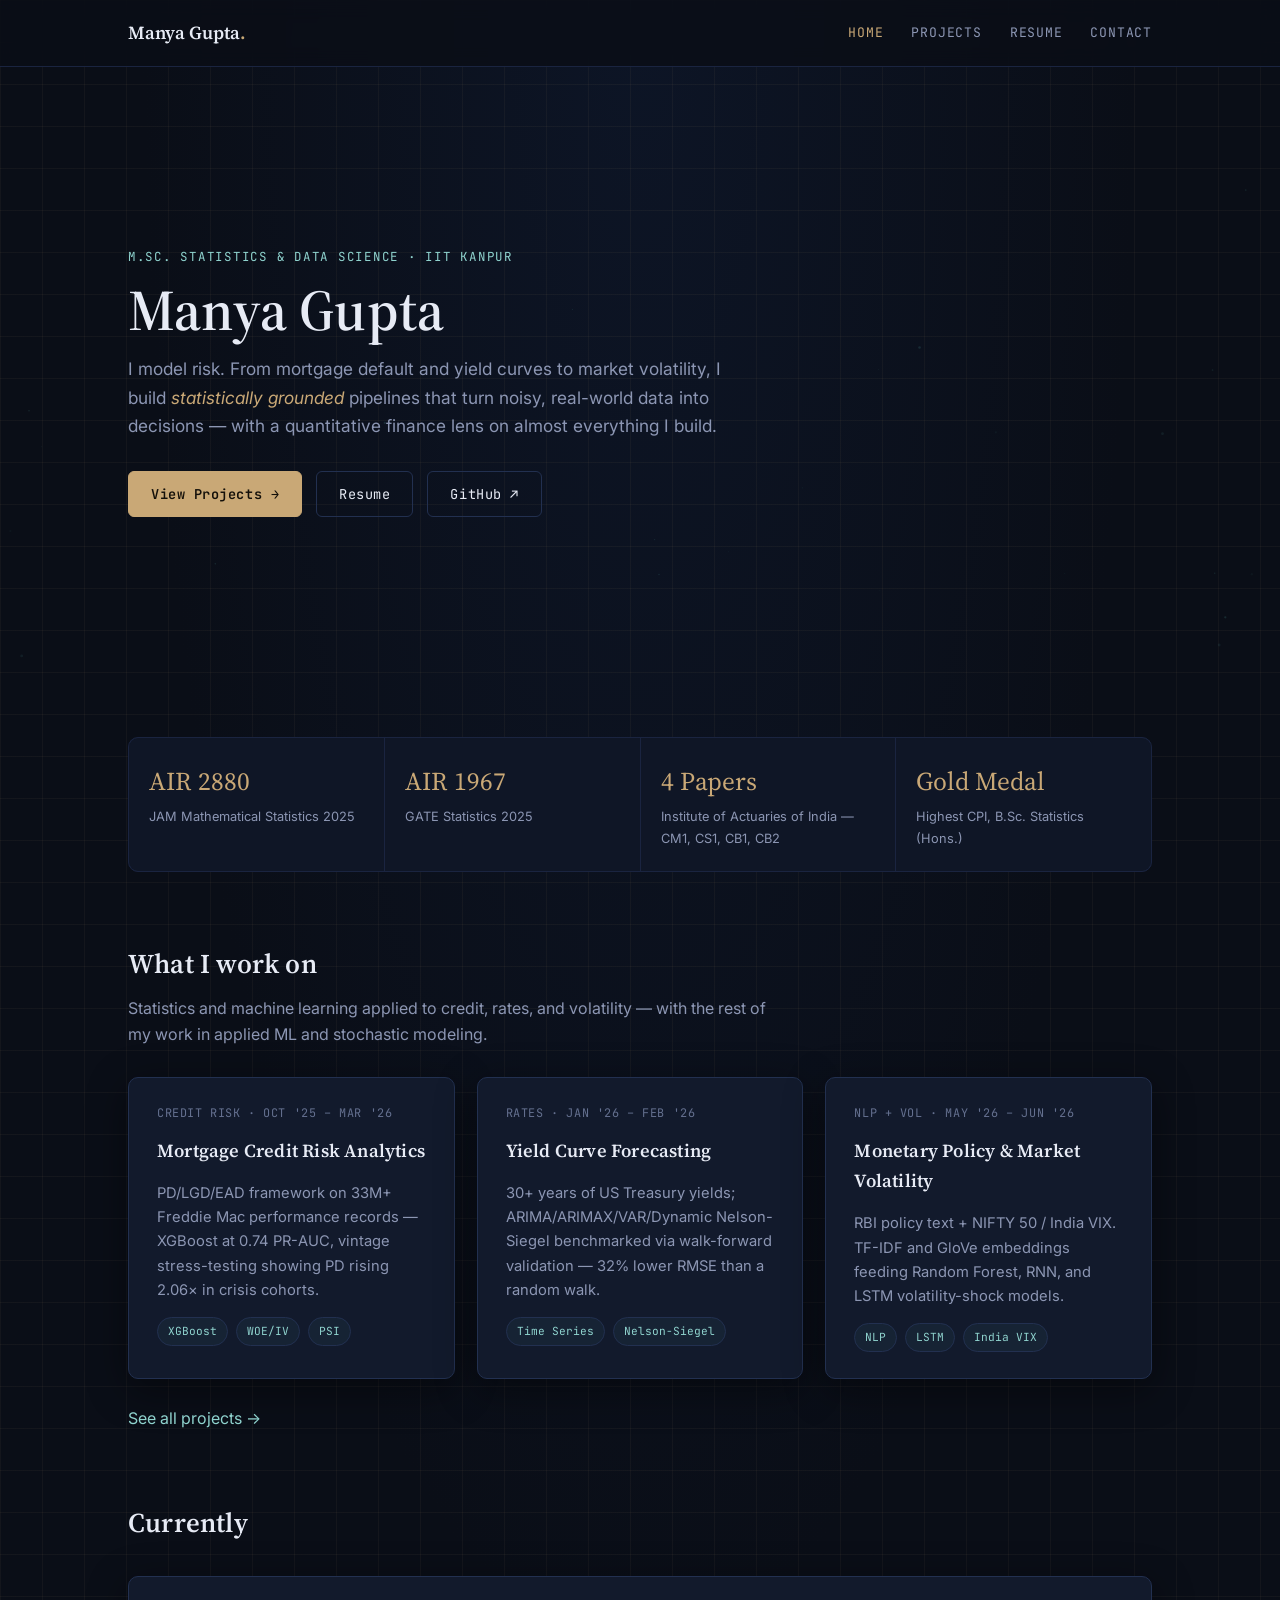
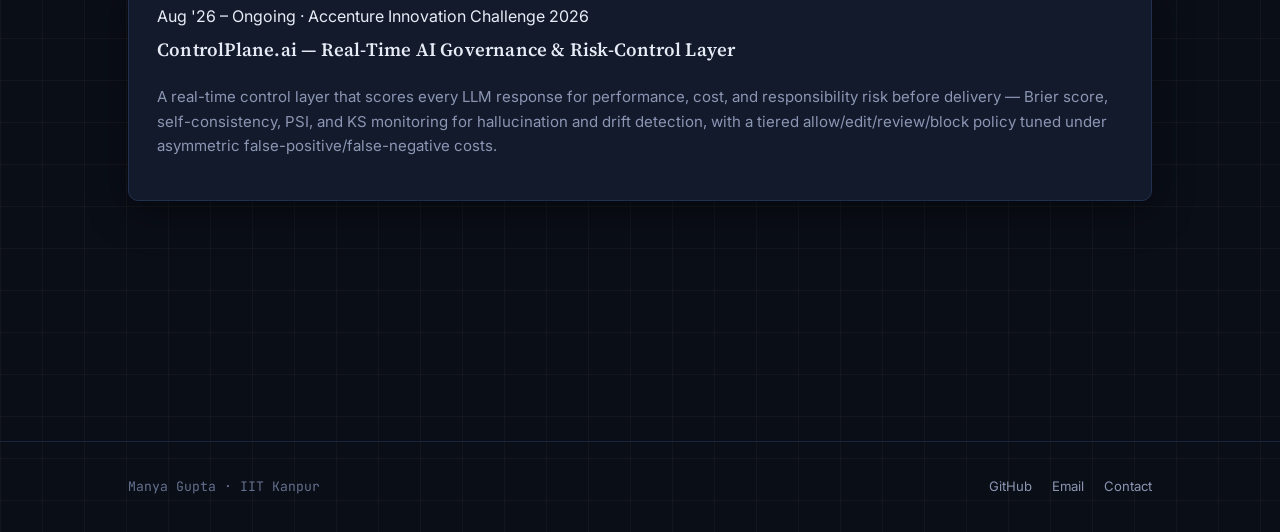
==== index.html @ 637d9b3b "Launch site" ====
<!doctype html>
<html lang="en">
<head>
<meta charset="UTF-8" />
<meta name="viewport" content="width=device-width, initial-scale=1.0" />
<title>Manya Gupta — Statistics &amp; Quantitative Finance</title>
<meta name="description" content="Manya Gupta — M.Sc. Statistics, IIT Kanpur. Credit risk, yield curve forecasting, stochastic modeling & quantitative finance." />
<link rel="preconnect" href="https://fonts.googleapis.com">
<link rel="preconnect" href="https://fonts.gstatic.com" crossorigin>
<link href="https://fonts.googleapis.com/css2?family=Source+Serif+4:ital,wght@0,500;0,600;1,500&family=Inter:wght@400;500;600&family=JetBrains+Mono:wght@400;500&display=swap" rel="stylesheet">
<link rel="stylesheet" href="assets/style.css" />
</head>
<body>

<header class="site-nav">
  <div class="nav-inner">
    <a class="brand" href="index.html">Manya Gupta<span class="dot">.</span></a>
    <nav class="links">
      <a href="index.html" class="active">Home</a>
      <a href="projects.html">Projects</a>
      <a href="resume.html">Resume</a>
      <a href="contact.html">Contact</a>
    </nav>
  </div>
</header>

<section class="hero">
  <canvas id="walkCanvas"></canvas>
  <div class="page-wrap hero-content">
    <span class="eyebrow">M.Sc. Statistics &amp; Data Science · IIT Kanpur</span>
    <h1>Manya Gupta</h1>
    <p class="lede">
      I model risk. From mortgage default and yield curves to market volatility,
      I build <span class="serif-accent">statistically grounded</span> pipelines that turn noisy,
      real-world data into decisions — with a quantitative finance lens on almost everything I build.
    </p>
    <div class="hero-cta">
      <a class="btn btn-primary" href="projects.html">View Projects →</a>
      <a class="btn btn-ghost" href="resume.html">Resume</a>
      <a class="btn btn-ghost" href="https://github.com/manyagupta-21" target="_blank" rel="noopener">GitHub ↗</a>
    </div>
  </div>
</section>

<div class="page-wrap">

  <div class="stat-strip">
    <div class="stat-cell"><span class="num">AIR 2880</span><span class="label">JAM Mathematical Statistics 2025</span></div>
    <div class="stat-cell"><span class="num">AIR 1967</span><span class="label">GATE Statistics 2025</span></div>
    <div class="stat-cell"><span class="num">4 Papers</span><span class="label">Institute of Actuaries of India — CM1, CS1, CB1, CB2</span></div>
    <div class="stat-cell"><span class="num">Gold Medal</span><span class="label">Highest CPI, B.Sc. Statistics (Hons.)</span></div>
  </div>

  <section>
    <div class="section-head">
      <h2>What I work on</h2>
      <p>Statistics and machine learning applied to credit, rates, and volatility — with the rest of my work in applied ML and stochastic modeling.</p>
    </div>
    <div class="card-grid">
      <div class="card project-card">
        <span class="meta">Credit Risk · Oct '25 – Mar '26</span>
        <h3>Mortgage Credit Risk Analytics</h3>
        <p style="color:var(--muted); font-size:0.92rem;">PD/LGD/EAD framework on 33M+ Freddie Mac performance records — XGBoost at 0.74 PR-AUC, vintage stress-testing showing PD rising 2.06× in crisis cohorts.</p>
        <div class="tags"><span class="tag">XGBoost</span><span class="tag">WOE/IV</span><span class="tag">PSI</span></div>
      </div>
      <div class="card project-card">
        <span class="meta">Rates · Jan '26 – Feb '26</span>
        <h3>Yield Curve Forecasting</h3>
        <p style="color:var(--muted); font-size:0.92rem;">30+ years of US Treasury yields; ARIMA/ARIMAX/VAR/Dynamic Nelson-Siegel benchmarked via walk-forward validation — 32% lower RMSE than a random walk.</p>
        <div class="tags"><span class="tag">Time Series</span><span class="tag">Nelson-Siegel</span></div>
      </div>
      <div class="card project-card">
        <span class="meta">NLP + Vol · May '26 – Jun '26</span>
        <h3>Monetary Policy &amp; Market Volatility</h3>
        <p style="color:var(--muted); font-size:0.92rem;">RBI policy text + NIFTY 50 / India VIX. TF-IDF and GloVe embeddings feeding Random Forest, RNN, and LSTM volatility-shock models.</p>
        <div class="tags"><span class="tag">NLP</span><span class="tag">LSTM</span><span class="tag">India VIX</span></div>
      </div>
    </div>
    <p style="margin-top:26px;"><a href="projects.html">See all projects →</a></p>
  </section>

  <section>
    <div class="section-head">
      <h2>Currently</h2>
    </div>
    <div class="card">
      <span class="meta">Aug '26 – Ongoing · Accenture Innovation Challenge 2026</span>
      <h3 style="margin-top:6px;">ControlPlane.ai — Real-Time AI Governance &amp; Risk-Control Layer</h3>
      <p style="color:var(--muted); font-size:0.94rem; margin-top:10px;">
        A real-time control layer that scores every LLM response for performance, cost, and responsibility risk before
        delivery — Brier score, self-consistency, PSI, and KS monitoring for hallucination and drift detection, with a
        tiered allow/edit/review/block policy tuned under asymmetric false-positive/false-negative costs.
      </p>
    </div>
  </section>

</div>

<footer>
  <div class="footer-inner">
    <p>Manya Gupta · IIT Kanpur</p>
    <div class="footer-links">
      <a href="https://github.com/manyagupta-21" target="_blank" rel="noopener">GitHub</a>
      <a href="mailto:manyag25@iitk.ac.in">Email</a>
      <a href="contact.html">Contact</a>
    </div>
  </div>
</footer>

<script src="assets/brownian.js"></script>
</body>
</html>
---- assets/style.css ----
/* ============================================================
   Manya Gupta — "Stochastic Lab" theme
   Dark academic aesthetic: navy/charcoal ground, serif display type,
   graph-paper grid, animated random-walk backdrop.
   ============================================================ */

:root {
  --bg: #0a0e17;
  --bg-soft: #0d1220;
  --panel: #121a2c;
  --panel-2: #0f1626;
  --border: #223050;
  --border-soft: #1a2440;
  --text: #e7ebf5;
  --muted: #8c96b3;
  --muted-2: #64708f;
  --accent: #c9a876;      /* gold — headings, key numbers */
  --accent-soft: #e3caa0;
  --teal: #5fb8b3;        /* teal — links, secondary accent */
  --teal-soft: #8fd3ce;
  --grid-line: rgba(201, 168, 118, 0.055);
  --shadow: 0 10px 40px rgba(0,0,0,0.45);
  --radius: 10px;
  --serif: 'Source Serif 4', 'Georgia', serif;
  --sans: 'Inter', -apple-system, BlinkMacSystemFont, 'Segoe UI', sans-serif;
  --mono: 'JetBrains Mono', 'Fira Code', ui-monospace, SFMono-Regular, Menlo, monospace;
}

* { box-sizing: border-box; }
html { scroll-behavior: smooth; }

body {
  margin: 0;
  background:
    linear-gradient(var(--grid-line) 1px, transparent 1px),
    linear-gradient(90deg, var(--grid-line) 1px, transparent 1px),
    radial-gradient(ellipse at top, #0d1526 0%, var(--bg) 55%);
  background-size: 42px 42px, 42px 42px, cover;
  color: var(--text);
  font-family: var(--sans);
  line-height: 1.65;
  min-height: 100vh;
}

::selection { background: var(--accent); color: #10131c; }

a { color: var(--teal-soft); text-decoration: none; }
a:hover { color: var(--teal); text-decoration: underline; text-underline-offset: 3px; }

h1, h2, h3, h4 {
  font-family: var(--serif);
  font-weight: 600;
  color: var(--text);
  letter-spacing: 0.2px;
}

.eyebrow {
  font-family: var(--mono);
  font-size: 0.78rem;
  letter-spacing: 0.14em;
  text-transform: uppercase;
  color: var(--teal-soft);
  display: block;
  margin-bottom: 10px;
}

.serif-accent { color: var(--accent); font-style: italic; }

/* ---------- layout shell ---------- */
.page-wrap {
  position: relative;
  z-index: 1;
  max-width: 1080px;
  margin: 0 auto;
  padding: 0 28px 80px;
}

/* ---------- nav ---------- */
header.site-nav {
  position: sticky;
  top: 0;
  z-index: 50;
  backdrop-filter: blur(10px);
  background: rgba(10, 14, 23, 0.82);
  border-bottom: 1px solid var(--border-soft);
}

.nav-inner {
  max-width: 1080px;
  margin: 0 auto;
  padding: 18px 28px;
  display: flex;
  align-items: center;
  justify-content: space-between;
}

.brand {
  font-family: var(--serif);
  font-size: 1.15rem;
  color: var(--text);
  font-weight: 600;
}
.brand:hover { color: var(--text); text-decoration: none; }
.brand .dot { color: var(--accent); }

nav.links { display: flex; gap: 28px; }
nav.links a {
  font-family: var(--mono);
  font-size: 0.82rem;
  letter-spacing: 0.06em;
  text-transform: uppercase;
  color: var(--muted);
}
nav.links a:hover { color: var(--accent-soft); text-decoration: none; }
nav.links a.active { color: var(--accent); }

/* ---------- hero / canvas ---------- */
.hero {
  position: relative;
  padding: 110px 0 70px;
  overflow: hidden;
}
.hero canvas#walkCanvas {
  position: absolute;
  inset: 0;
  width: 100%;
  height: 100%;
  opacity: 0.55;
  pointer-events: none;
}
.hero-content { position: relative; z-index: 2; }

.hero h1 {
  font-size: clamp(2.4rem, 5vw, 3.6rem);
  margin: 0 0 14px;
  line-height: 1.1;
}

.hero p.lede {
  max-width: 620px;
  color: var(--muted);
  font-size: 1.08rem;
  margin: 0 0 30px;
}

.hero-cta { display: flex; gap: 14px; flex-wrap: wrap; }

.btn {
  display: inline-flex;
  align-items: center;
  gap: 8px;
  padding: 11px 22px;
  border-radius: 6px;
  font-family: var(--mono);
  font-size: 0.85rem;
  letter-spacing: 0.04em;
  border: 1px solid var(--border);
  transition: all 0.2s ease;
}
.btn-primary {
  background: var(--accent);
  color: #14100a;
  border-color: var(--accent);
  font-weight: 600;
}
.btn-primary:hover { background: var(--accent-soft); color: #14100a; text-decoration: none; }
.btn-ghost { color: var(--text); }
.btn-ghost:hover { border-color: var(--teal); color: var(--teal-soft); text-decoration: none; }

/* ---------- stat strip ---------- */
.stat-strip {
  display: grid;
  grid-template-columns: repeat(auto-fit, minmax(160px, 1fr));
  gap: 1px;
  background: var(--border-soft);
  border: 1px solid var(--border-soft);
  border-radius: var(--radius);
  overflow: hidden;
  margin: 50px 0;
}
.stat-cell {
  background: var(--panel-2);
  padding: 22px 20px;
  text-align: left;
}
.stat-cell .num {
  font-family: var(--serif);
  font-size: 1.6rem;
  color: var(--accent);
  display: block;
}
.stat-cell .label {
  font-size: 0.8rem;
  color: var(--muted);
  margin-top: 4px;
  display: block;
}

/* ---------- section ---------- */
section { margin: 70px 0; }
.section-head { margin-bottom: 30px; }
.section-head h2 { font-size: 1.7rem; margin: 0; }
.section-head p { color: var(--muted); margin: 8px 0 0; max-width: 640px; }

/* ---------- cards ---------- */
.card {
  background: var(--panel);
  border: 1px solid var(--border);
  border-radius: var(--radius);
  padding: 26px 28px;
  box-shadow: var(--shadow);
  transition: border-color 0.2s ease, transform 0.2s ease;
}
.card:hover { border-color: var(--teal); }

.card-grid {
  display: grid;
  grid-template-columns: repeat(auto-fit, minmax(300px, 1fr));
  gap: 22px;
}

.project-card h3 {
  font-size: 1.15rem;
  margin: 0 0 4px;
  color: var(--text);
}
.project-card .meta {
  font-family: var(--mono);
  font-size: 0.74rem;
  color: var(--muted-2);
  text-transform: uppercase;
  letter-spacing: 0.05em;
  margin-bottom: 12px;
  display: block;
}
.project-card ul {
  margin: 12px 0 16px;
  padding-left: 18px;
  color: var(--muted);
  font-size: 0.92rem;
}
.project-card ul li { margin-bottom: 6px; }
.project-card ul li strong { color: var(--text); font-weight: 600; }

.tags { display: flex; flex-wrap: wrap; gap: 8px; margin-top: 14px; }
.tag {
  font-family: var(--mono);
  font-size: 0.7rem;
  padding: 4px 10px;
  border: 1px solid var(--border);
  border-radius: 100px;
  color: var(--teal-soft);
  background: rgba(95, 184, 179, 0.06);
}

.card-link {
  display: inline-flex;
  align-items: center;
  gap: 6px;
  margin-top: 16px;
  font-family: var(--mono);
  font-size: 0.78rem;
  color: var(--teal-soft);
}

.category-label {
  font-family: var(--mono);
  font-size: 0.78rem;
  letter-spacing: 0.1em;
  text-transform: uppercase;
  color: var(--accent);
  margin: 46px 0 18px;
  padding-bottom: 10px;
  border-bottom: 1px dashed var(--border);
}
.category-label:first-of-type { margin-top: 0; }

/* ---------- table (resume/education) ---------- */
table.data-table {
  width: 100%;
  border-collapse: collapse;
  margin: 10px 0 0;
  font-size: 0.92rem;
}
table.data-table th, table.data-table td {
  text-align: left;
  padding: 12px 14px;
  border-bottom: 1px solid var(--border);
}
table.data-table th {
  font-family: var(--mono);
  font-size: 0.72rem;
  text-transform: uppercase;
  letter-spacing: 0.06em;
  color: var(--muted);
  font-weight: 500;
}
table.data-table td { color: var(--text); }
table.data-table tr:last-child td { border-bottom: none; }

/* ---------- resume blocks ---------- */
.resume-block { margin-bottom: 42px; }
.resume-block h2 {
  font-size: 1.3rem;
  color: var(--accent-soft);
  margin: 0 0 16px;
  padding-bottom: 8px;
  border-bottom: 1px solid var(--border);
}
.resume-item { margin-bottom: 18px; }
.resume-item .row {
  display: flex;
  justify-content: space-between;
  gap: 12px;
  flex-wrap: wrap;
  align-items: baseline;
}
.resume-item h3 { font-size: 1.02rem; margin: 0; color: var(--text); }
.resume-item .when {
  font-family: var(--mono);
  font-size: 0.76rem;
  color: var(--muted-2);
  white-space: nowrap;
}
.resume-item p, .resume-item ul { color: var(--muted); font-size: 0.92rem; margin: 6px 0 0; }
.resume-item ul { padding-left: 18px; }

.skill-row { display: flex; gap: 10px; flex-wrap: wrap; margin-top: 6px; }
.pill {
  font-family: var(--mono);
  font-size: 0.78rem;
  padding: 6px 13px;
  border-radius: 100px;
  border: 1px solid var(--border);
  color: var(--text);
  background: var(--panel-2);
}

.achv-list { list-style: none; padding: 0; margin: 0; }
.achv-list li {
  position: relative;
  padding: 10px 0 10px 26px;
  border-bottom: 1px solid var(--border-soft);
  color: var(--muted);
  font-size: 0.94rem;
}
.achv-list li:last-child { border-bottom: none; }
.achv-list li::before {
  content: "λ";
  position: absolute;
  left: 0;
  top: 9px;
  color: var(--accent);
  font-family: var(--serif);
  font-style: italic;
}
.achv-list li strong { color: var(--text); }

/* ---------- contact ---------- */
.contact-grid {
  display: grid;
  grid-template-columns: repeat(auto-fit, minmax(240px, 1fr));
  gap: 20px;
  margin-top: 20px;
}
.contact-card {
  background: var(--panel);
  border: 1px solid var(--border);
  border-radius: var(--radius);
  padding: 28px;
  text-align: left;
}
.contact-card .icon {
  font-family: var(--serif);
  font-size: 1.6rem;
  color: var(--accent);
  margin-bottom: 10px;
  display: block;
}
.contact-card h3 { margin: 0 0 6px; font-size: 1.05rem; }
.contact-card a { font-size: 0.95rem; word-break: break-word; }

/* ---------- footer ---------- */
footer {
  border-top: 1px solid var(--border-soft);
  margin-top: 90px;
  padding: 34px 0;
}
footer .footer-inner {
  max-width: 1080px;
  margin: 0 auto;
  padding: 0 28px;
  display: flex;
  justify-content: space-between;
  align-items: center;
  flex-wrap: wrap;
  gap: 12px;
}
footer p { color: var(--muted-2); font-size: 0.82rem; margin: 0; font-family: var(--mono); }
footer .footer-links { display: flex; gap: 20px; }
footer .footer-links a { color: var(--muted); font-size: 0.82rem; }
footer .footer-links a:hover { color: var(--teal-soft); }

/* ---------- equation accents ---------- */
.eq-float {
  font-family: var(--serif);
  font-style: italic;
  color: var(--muted-2);
  opacity: 0.5;
  font-size: 0.95rem;
}

/* ---------- responsive ---------- */
@media (max-width: 720px) {
  nav.links { gap: 16px; }
  .nav-inner { flex-direction: column; gap: 12px; align-items: flex-start; }
  .hero { padding: 70px 0 40px; }
  .resume-item .row { flex-direction: column; gap: 2px; }
}
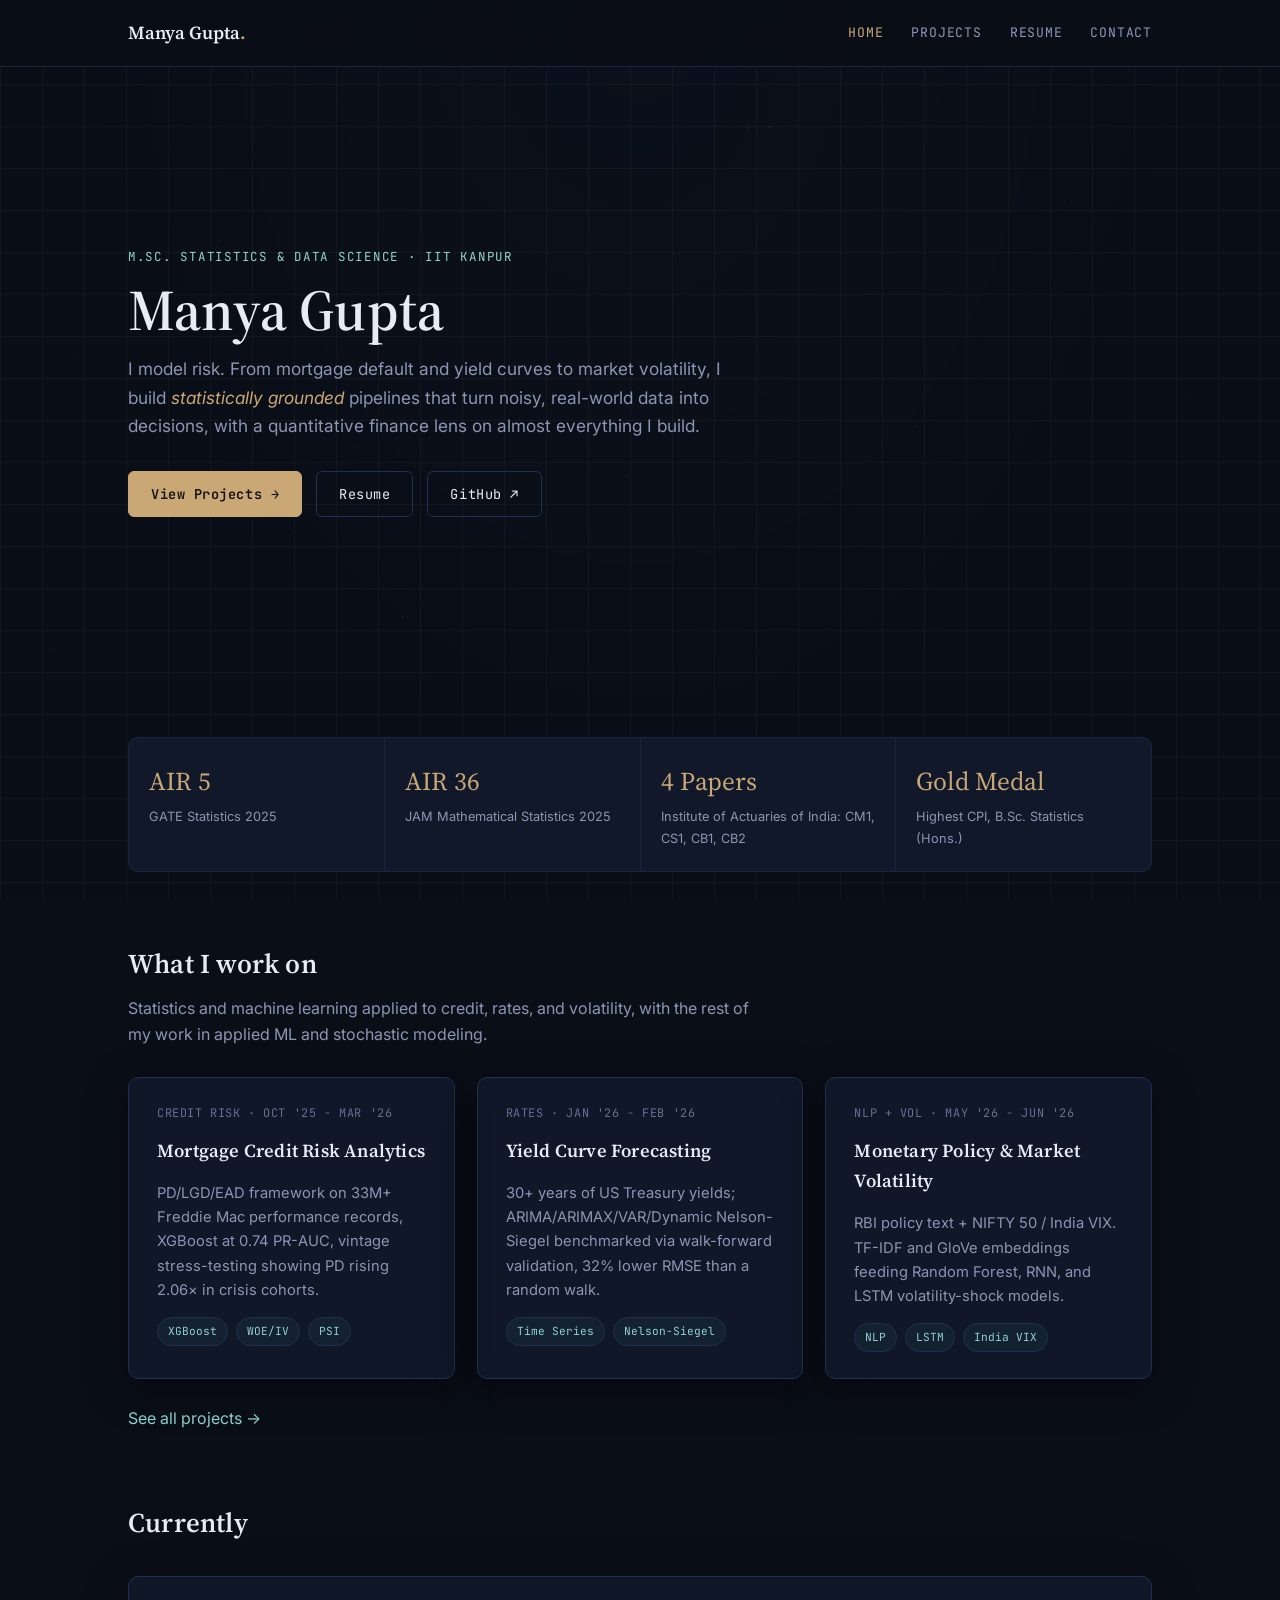
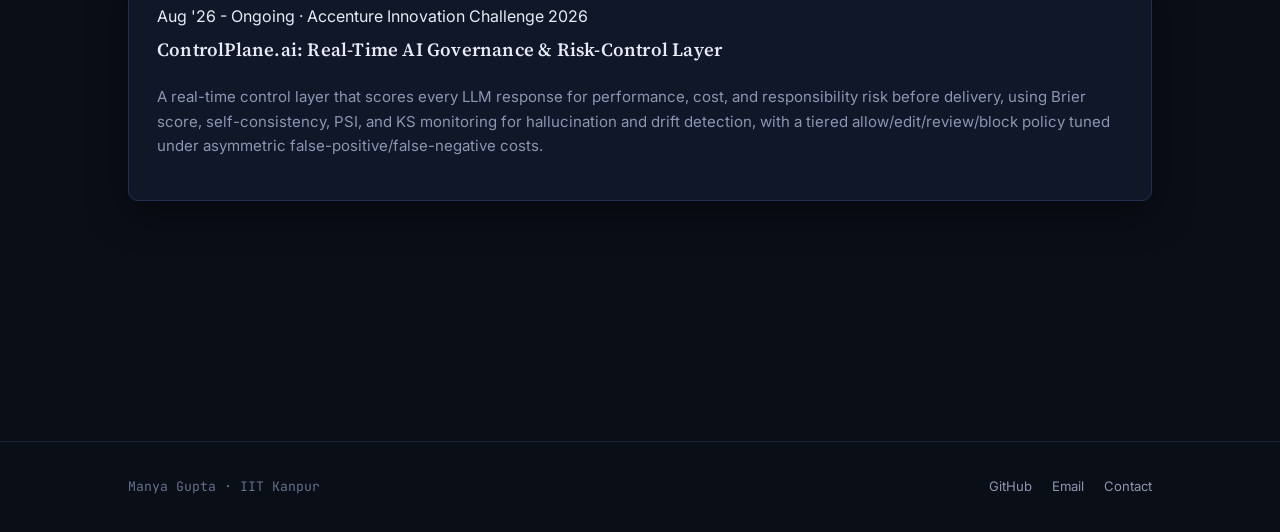
==== commit 26d35dcc: "change resume" ====
--- a/index.html
+++ b/index.html
@@ -3,14 +3,15 @@
 <head>
 <meta charset="UTF-8" />
 <meta name="viewport" content="width=device-width, initial-scale=1.0" />
-<title>Manya Gupta — Statistics &amp; Quantitative Finance</title>
-<meta name="description" content="Manya Gupta — M.Sc. Statistics, IIT Kanpur. Credit risk, yield curve forecasting, stochastic modeling & quantitative finance." />
+<title>Manya Gupta, Statistics &amp; Quantitative Finance</title>
+<meta name="description" content="Manya Gupta, M.Sc. Statistics, IIT Kanpur. Credit risk, yield curve forecasting, stochastic modeling & quantitative finance." />
 <link rel="preconnect" href="https://fonts.googleapis.com">
 <link rel="preconnect" href="https://fonts.gstatic.com" crossorigin>
 <link href="https://fonts.googleapis.com/css2?family=Source+Serif+4:ital,wght@0,500;0,600;1,500&family=Inter:wght@400;500;600&family=JetBrains+Mono:wght@400;500&display=swap" rel="stylesheet">
 <link rel="stylesheet" href="assets/style.css" />
 </head>
 <body>
+<canvas id="bgCanvas" data-process="walk"></canvas>
 
 <header class="site-nav">
   <div class="nav-inner">
@@ -25,14 +26,13 @@
 </header>
 
 <section class="hero">
-  <canvas id="walkCanvas"></canvas>
   <div class="page-wrap hero-content">
     <span class="eyebrow">M.Sc. Statistics &amp; Data Science · IIT Kanpur</span>
     <h1>Manya Gupta</h1>
     <p class="lede">
       I model risk. From mortgage default and yield curves to market volatility,
       I build <span class="serif-accent">statistically grounded</span> pipelines that turn noisy,
-      real-world data into decisions — with a quantitative finance lens on almost everything I build.
+      real-world data into decisions, with a quantitative finance lens on almost everything I build.
     </p>
     <div class="hero-cta">
       <a class="btn btn-primary" href="projects.html">View Projects →</a>
@@ -45,32 +45,32 @@
 <div class="page-wrap">
 
   <div class="stat-strip">
-    <div class="stat-cell"><span class="num">AIR 2880</span><span class="label">JAM Mathematical Statistics 2025</span></div>
-    <div class="stat-cell"><span class="num">AIR 1967</span><span class="label">GATE Statistics 2025</span></div>
-    <div class="stat-cell"><span class="num">4 Papers</span><span class="label">Institute of Actuaries of India — CM1, CS1, CB1, CB2</span></div>
+    <div class="stat-cell"><span class="num">AIR 5</span><span class="label">GATE Statistics 2025</span></div>
+    <div class="stat-cell"><span class="num">AIR 36</span><span class="label">JAM Mathematical Statistics 2025</span></div>
+    <div class="stat-cell"><span class="num">4 Papers</span><span class="label">Institute of Actuaries of India: CM1, CS1, CB1, CB2</span></div>
     <div class="stat-cell"><span class="num">Gold Medal</span><span class="label">Highest CPI, B.Sc. Statistics (Hons.)</span></div>
   </div>
 
   <section>
     <div class="section-head">
       <h2>What I work on</h2>
-      <p>Statistics and machine learning applied to credit, rates, and volatility — with the rest of my work in applied ML and stochastic modeling.</p>
+      <p>Statistics and machine learning applied to credit, rates, and volatility, with the rest of my work in applied ML and stochastic modeling.</p>
     </div>
     <div class="card-grid">
       <div class="card project-card">
-        <span class="meta">Credit Risk · Oct '25 – Mar '26</span>
+        <span class="meta">Credit Risk · Oct '25 - Mar '26</span>
         <h3>Mortgage Credit Risk Analytics</h3>
-        <p style="color:var(--muted); font-size:0.92rem;">PD/LGD/EAD framework on 33M+ Freddie Mac performance records — XGBoost at 0.74 PR-AUC, vintage stress-testing showing PD rising 2.06× in crisis cohorts.</p>
+        <p style="color:var(--muted); font-size:0.92rem;">PD/LGD/EAD framework on 33M+ Freddie Mac performance records, XGBoost at 0.74 PR-AUC, vintage stress-testing showing PD rising 2.06× in crisis cohorts.</p>
         <div class="tags"><span class="tag">XGBoost</span><span class="tag">WOE/IV</span><span class="tag">PSI</span></div>
       </div>
       <div class="card project-card">
-        <span class="meta">Rates · Jan '26 – Feb '26</span>
+        <span class="meta">Rates · Jan '26 - Feb '26</span>
         <h3>Yield Curve Forecasting</h3>
-        <p style="color:var(--muted); font-size:0.92rem;">30+ years of US Treasury yields; ARIMA/ARIMAX/VAR/Dynamic Nelson-Siegel benchmarked via walk-forward validation — 32% lower RMSE than a random walk.</p>
+        <p style="color:var(--muted); font-size:0.92rem;">30+ years of US Treasury yields; ARIMA/ARIMAX/VAR/Dynamic Nelson-Siegel benchmarked via walk-forward validation, 32% lower RMSE than a random walk.</p>
         <div class="tags"><span class="tag">Time Series</span><span class="tag">Nelson-Siegel</span></div>
       </div>
       <div class="card project-card">
-        <span class="meta">NLP + Vol · May '26 – Jun '26</span>
+        <span class="meta">NLP + Vol · May '26 - Jun '26</span>
         <h3>Monetary Policy &amp; Market Volatility</h3>
         <p style="color:var(--muted); font-size:0.92rem;">RBI policy text + NIFTY 50 / India VIX. TF-IDF and GloVe embeddings feeding Random Forest, RNN, and LSTM volatility-shock models.</p>
         <div class="tags"><span class="tag">NLP</span><span class="tag">LSTM</span><span class="tag">India VIX</span></div>
@@ -84,11 +84,11 @@
       <h2>Currently</h2>
     </div>
     <div class="card">
-      <span class="meta">Aug '26 – Ongoing · Accenture Innovation Challenge 2026</span>
-      <h3 style="margin-top:6px;">ControlPlane.ai — Real-Time AI Governance &amp; Risk-Control Layer</h3>
+      <span class="meta">Aug '26 - Ongoing · Accenture Innovation Challenge 2026</span>
+      <h3 style="margin-top:6px;">ControlPlane.ai: Real-Time AI Governance &amp; Risk-Control Layer</h3>
       <p style="color:var(--muted); font-size:0.94rem; margin-top:10px;">
         A real-time control layer that scores every LLM response for performance, cost, and responsibility risk before
-        delivery — Brier score, self-consistency, PSI, and KS monitoring for hallucination and drift detection, with a
+        delivery, using Brier score, self-consistency, PSI, and KS monitoring for hallucination and drift detection, with a
         tiered allow/edit/review/block policy tuned under asymmetric false-positive/false-negative costs.
       </p>
     </div>
@@ -107,6 +107,6 @@
   </div>
 </footer>
 
-<script src="assets/brownian.js"></script>
+<script src="assets/stochastic-bg.js"></script>
 </body>
 </html>
--- a/assets/style.css
+++ b/assets/style.css
@@ -1,5 +1,5 @@
 /* ============================================================
-   Manya Gupta — "Stochastic Lab" theme
+   Manya Gupta, "Stochastic Lab" theme
    Dark academic aesthetic: navy/charcoal ground, serif display type,
    graph-paper grid, animated random-walk backdrop.
    ============================================================ */
@@ -7,16 +7,16 @@
 :root {
   --bg: #0a0e17;
   --bg-soft: #0d1220;
-  --panel: #121a2c;
-  --panel-2: #0f1626;
+  --panel: rgba(18, 26, 44, 0.82);
+  --panel-2: rgba(15, 22, 38, 0.82);
   --border: #223050;
   --border-soft: #1a2440;
   --text: #e7ebf5;
   --muted: #8c96b3;
   --muted-2: #64708f;
-  --accent: #c9a876;      /* gold — headings, key numbers */
+  --accent: #c9a876;      /* gold: headings, key numbers */
   --accent-soft: #e3caa0;
-  --teal: #5fb8b3;        /* teal — links, secondary accent */
+  --teal: #5fb8b3;        /* teal: links, secondary accent */
   --teal-soft: #8fd3ce;
   --grid-line: rgba(201, 168, 118, 0.055);
   --shadow: 0 10px 40px rgba(0,0,0,0.45);
@@ -31,15 +31,33 @@
 
 body {
   margin: 0;
-  background:
-    linear-gradient(var(--grid-line) 1px, transparent 1px),
-    linear-gradient(90deg, var(--grid-line) 1px, transparent 1px),
-    radial-gradient(ellipse at top, #0d1526 0%, var(--bg) 55%);
-  background-size: 42px 42px, 42px 42px, cover;
+  background: var(--bg);
   color: var(--text);
   font-family: var(--sans);
   line-height: 1.65;
   min-height: 100vh;
+}
+
+/* full-viewport animated backdrop, shared across all pages */
+#bgCanvas {
+  position: fixed;
+  inset: 0;
+  z-index: -2;
+  display: block;
+}
+
+/* graph-paper grid + vignette, sits between the canvas and the content */
+body::before {
+  content: "";
+  position: fixed;
+  inset: 0;
+  z-index: -1;
+  pointer-events: none;
+  background:
+    linear-gradient(var(--grid-line) 1px, transparent 1px),
+    linear-gradient(90deg, var(--grid-line) 1px, transparent 1px),
+    radial-gradient(ellipse at top, rgba(13,21,38,0.35) 0%, rgba(10,14,23,0.75) 60%);
+  background-size: 42px 42px, 42px 42px, cover;
 }
 
 ::selection { background: var(--accent); color: #10131c; }
@@ -118,15 +136,6 @@
 .hero {
   position: relative;
   padding: 110px 0 70px;
-  overflow: hidden;
-}
-.hero canvas#walkCanvas {
-  position: absolute;
-  inset: 0;
-  width: 100%;
-  height: 100%;
-  opacity: 0.55;
-  pointer-events: none;
 }
 .hero-content { position: relative; z-index: 2; }
 
@@ -180,6 +189,8 @@
 }
 .stat-cell {
   background: var(--panel-2);
+  backdrop-filter: blur(10px);
+  -webkit-backdrop-filter: blur(10px);
   padding: 22px 20px;
   text-align: left;
 }
@@ -205,6 +216,8 @@
 /* ---------- cards ---------- */
 .card {
   background: var(--panel);
+  backdrop-filter: blur(10px);
+  -webkit-backdrop-filter: blur(10px);
   border: 1px solid var(--border);
   border-radius: var(--radius);
   padding: 26px 28px;
@@ -365,6 +378,8 @@
 }
 .contact-card {
   background: var(--panel);
+  backdrop-filter: blur(10px);
+  -webkit-backdrop-filter: blur(10px);
   border: 1px solid var(--border);
   border-radius: var(--radius);
   padding: 28px;
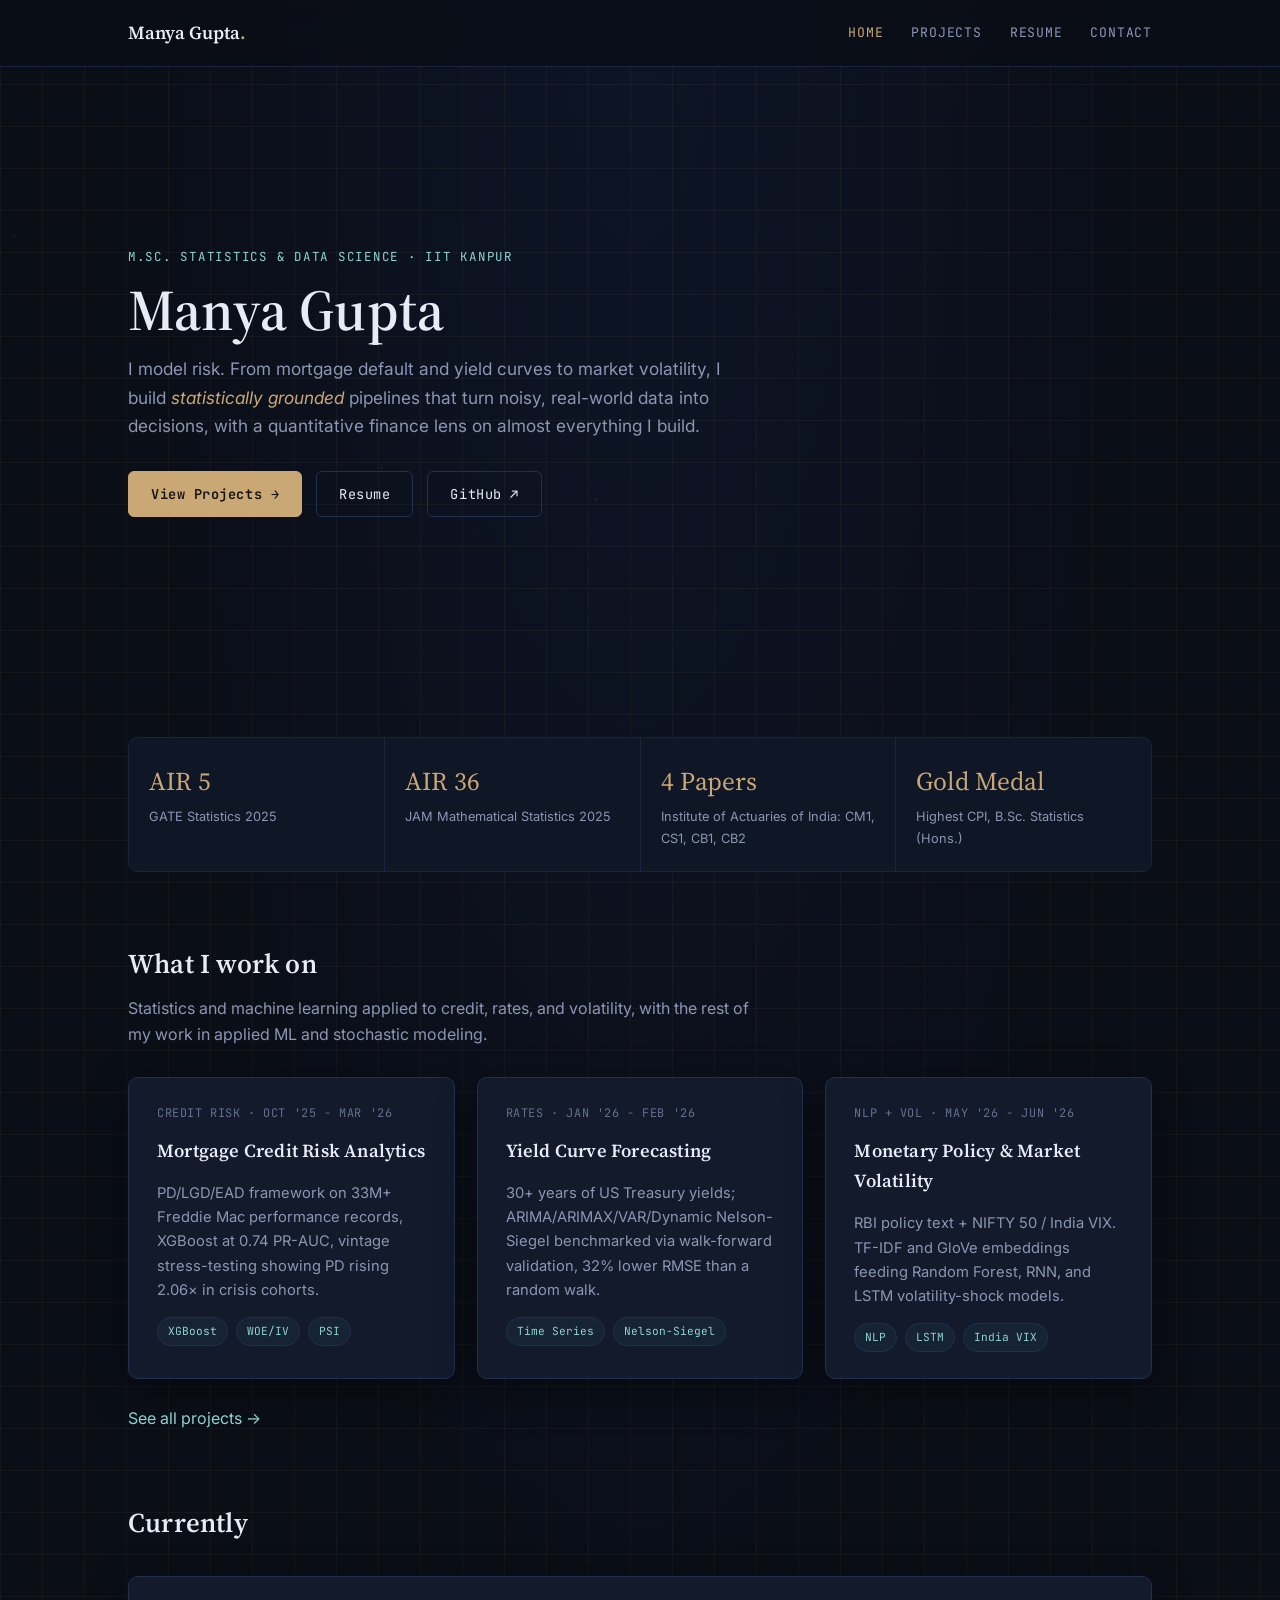
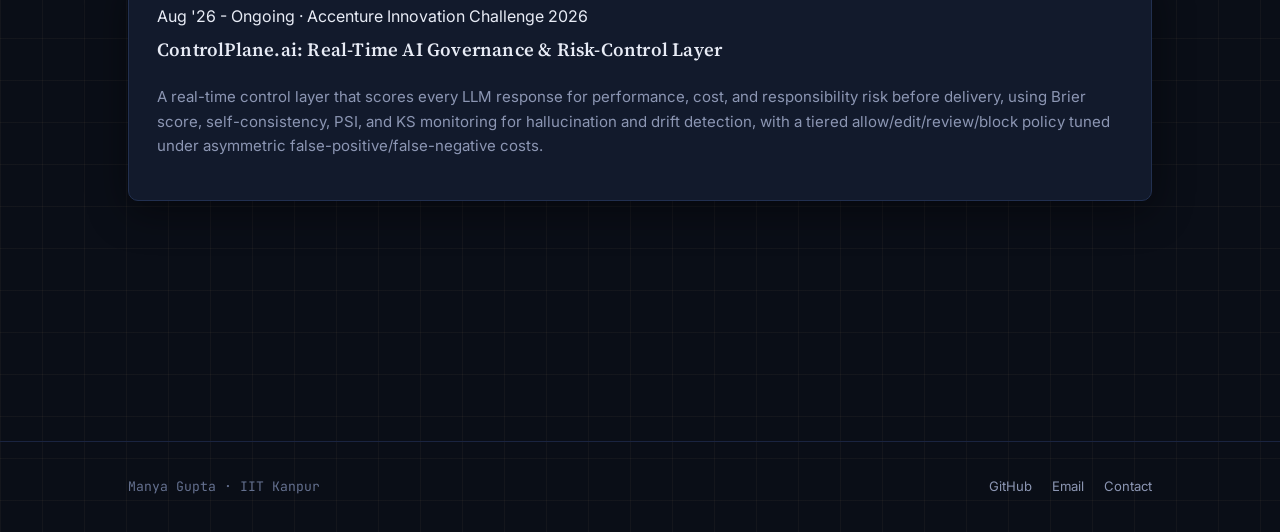
==== commit 848b7b69: "update the website" ====
--- a/index.html
+++ b/index.html
@@ -11,7 +11,6 @@
 <link rel="stylesheet" href="assets/style.css" />
 </head>
 <body>
-<canvas id="bgCanvas" data-process="walk"></canvas>
 
 <header class="site-nav">
   <div class="nav-inner">
@@ -26,6 +25,7 @@
 </header>
 
 <section class="hero">
+  <canvas class="hero-canvas" data-process="walk"></canvas>
   <div class="page-wrap hero-content">
     <span class="eyebrow">M.Sc. Statistics &amp; Data Science · IIT Kanpur</span>
     <h1>Manya Gupta</h1>
--- a/assets/style.css
+++ b/assets/style.css
@@ -7,8 +7,8 @@
 :root {
   --bg: #0a0e17;
   --bg-soft: #0d1220;
-  --panel: rgba(18, 26, 44, 0.82);
-  --panel-2: rgba(15, 22, 38, 0.82);
+  --panel: #121a2c;
+  --panel-2: #0f1626;
   --border: #223050;
   --border-soft: #1a2440;
   --text: #e7ebf5;
@@ -31,33 +31,15 @@
 
 body {
   margin: 0;
-  background: var(--bg);
+  background:
+    linear-gradient(var(--grid-line) 1px, transparent 1px),
+    linear-gradient(90deg, var(--grid-line) 1px, transparent 1px),
+    radial-gradient(ellipse at top, #0d1526 0%, var(--bg) 55%);
+  background-size: 42px 42px, 42px 42px, cover;
   color: var(--text);
   font-family: var(--sans);
   line-height: 1.65;
   min-height: 100vh;
-}
-
-/* full-viewport animated backdrop, shared across all pages */
-#bgCanvas {
-  position: fixed;
-  inset: 0;
-  z-index: -2;
-  display: block;
-}
-
-/* graph-paper grid + vignette, sits between the canvas and the content */
-body::before {
-  content: "";
-  position: fixed;
-  inset: 0;
-  z-index: -1;
-  pointer-events: none;
-  background:
-    linear-gradient(var(--grid-line) 1px, transparent 1px),
-    linear-gradient(90deg, var(--grid-line) 1px, transparent 1px),
-    radial-gradient(ellipse at top, rgba(13,21,38,0.35) 0%, rgba(10,14,23,0.75) 60%);
-  background-size: 42px 42px, 42px 42px, cover;
 }
 
 ::selection { background: var(--accent); color: #10131c; }
@@ -136,6 +118,18 @@
 .hero {
   position: relative;
   padding: 110px 0 70px;
+  overflow: hidden;
+}
+.hero.hero-sub {
+  padding: 64px 0 44px;
+}
+.hero canvas.hero-canvas {
+  position: absolute;
+  inset: 0;
+  width: 100%;
+  height: 100%;
+  opacity: 0.55;
+  pointer-events: none;
 }
 .hero-content { position: relative; z-index: 2; }
 
@@ -189,8 +183,6 @@
 }
 .stat-cell {
   background: var(--panel-2);
-  backdrop-filter: blur(10px);
-  -webkit-backdrop-filter: blur(10px);
   padding: 22px 20px;
   text-align: left;
 }
@@ -216,8 +208,6 @@
 /* ---------- cards ---------- */
 .card {
   background: var(--panel);
-  backdrop-filter: blur(10px);
-  -webkit-backdrop-filter: blur(10px);
   border: 1px solid var(--border);
   border-radius: var(--radius);
   padding: 26px 28px;
@@ -378,8 +368,6 @@
 }
 .contact-card {
   background: var(--panel);
-  backdrop-filter: blur(10px);
-  -webkit-backdrop-filter: blur(10px);
   border: 1px solid var(--border);
   border-radius: var(--radius);
   padding: 28px;
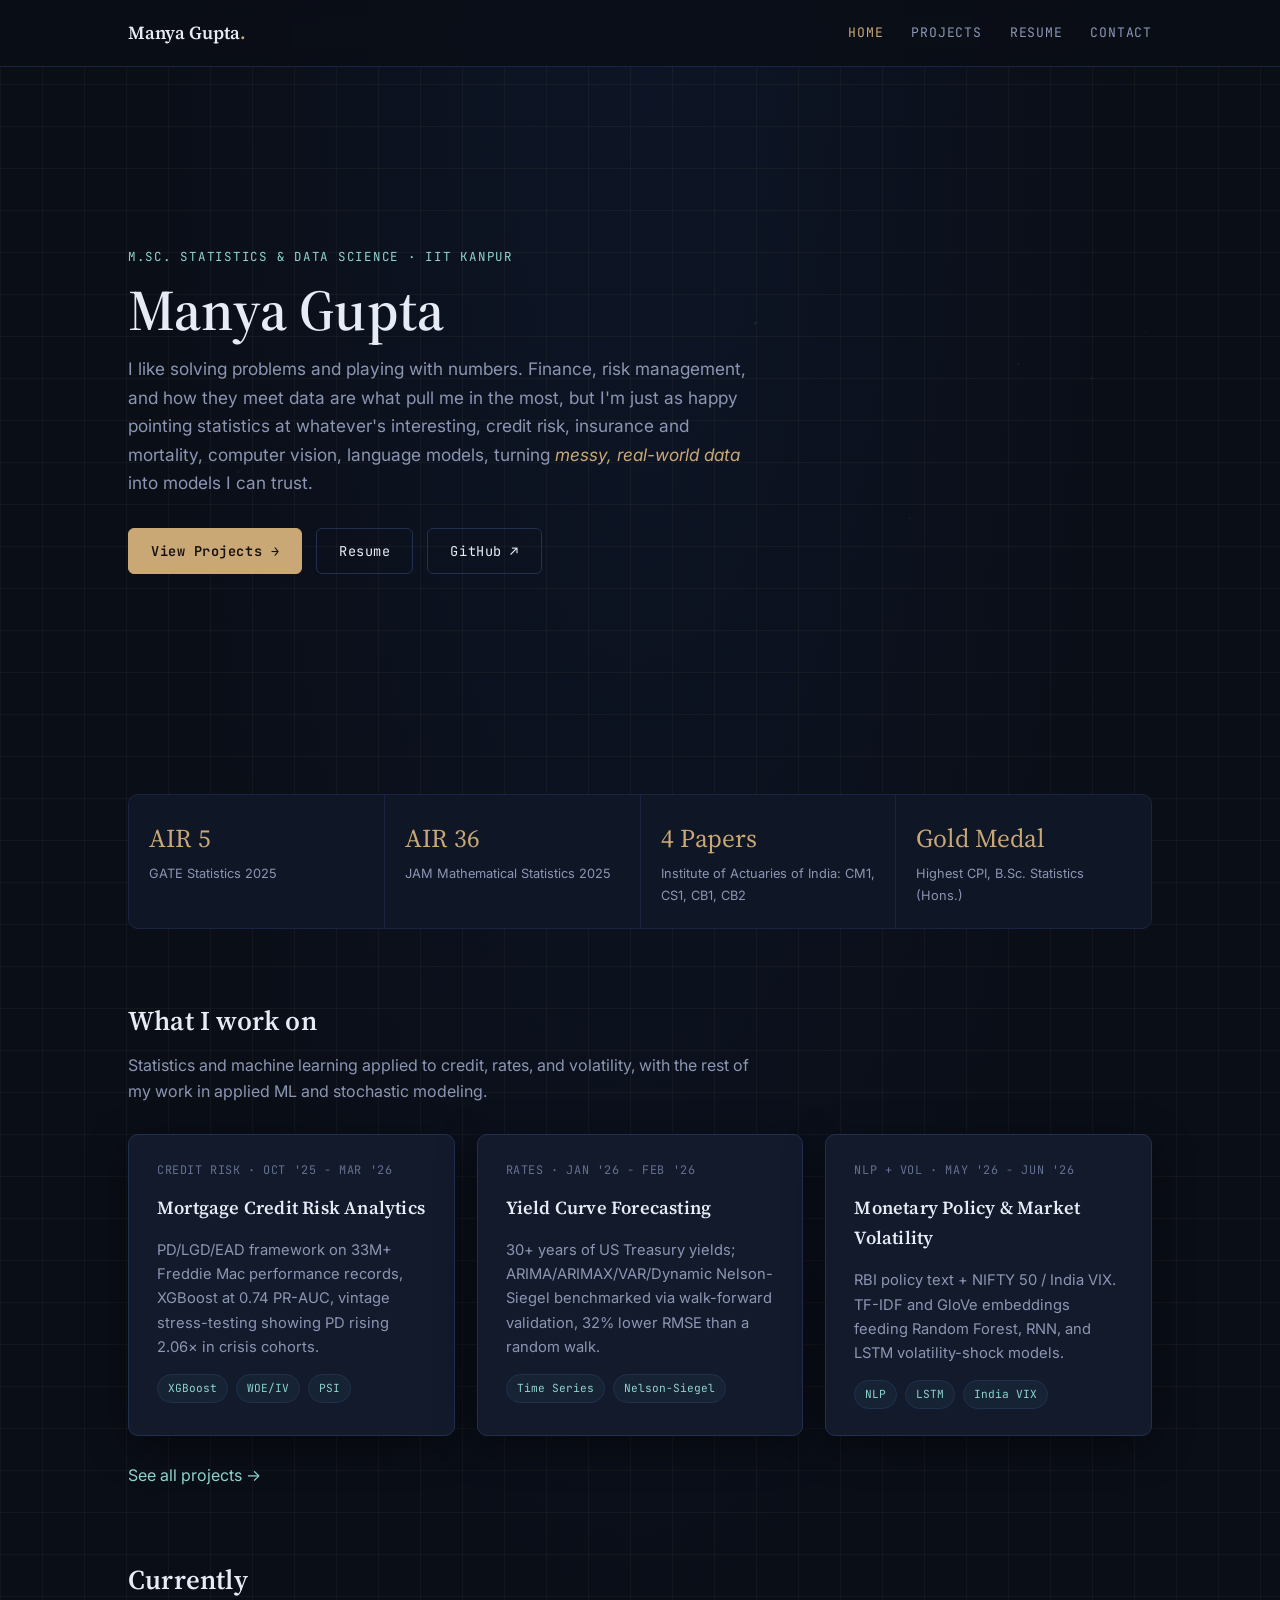
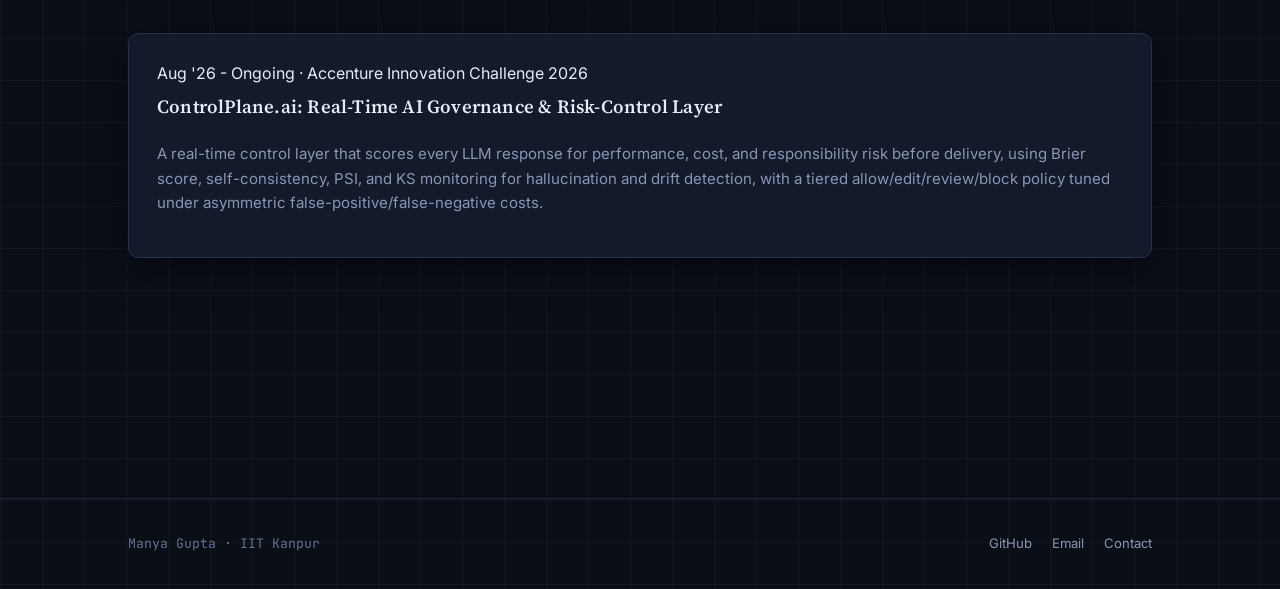
==== commit 0b8ab758: "update the website" ====
--- a/index.html
+++ b/index.html
@@ -30,9 +30,11 @@
     <span class="eyebrow">M.Sc. Statistics &amp; Data Science · IIT Kanpur</span>
     <h1>Manya Gupta</h1>
     <p class="lede">
-      I model risk. From mortgage default and yield curves to market volatility,
-      I build <span class="serif-accent">statistically grounded</span> pipelines that turn noisy,
-      real-world data into decisions, with a quantitative finance lens on almost everything I build.
+      I like solving problems and playing with numbers. Finance, risk management,
+      and how they meet data are what pull me in the most, but I'm just as happy
+      pointing statistics at whatever's interesting, credit risk, insurance and
+      mortality, computer vision, language models, turning
+      <span class="serif-accent">messy, real-world data</span> into models I can trust.
     </p>
     <div class="hero-cta">
       <a class="btn btn-primary" href="projects.html">View Projects →</a>
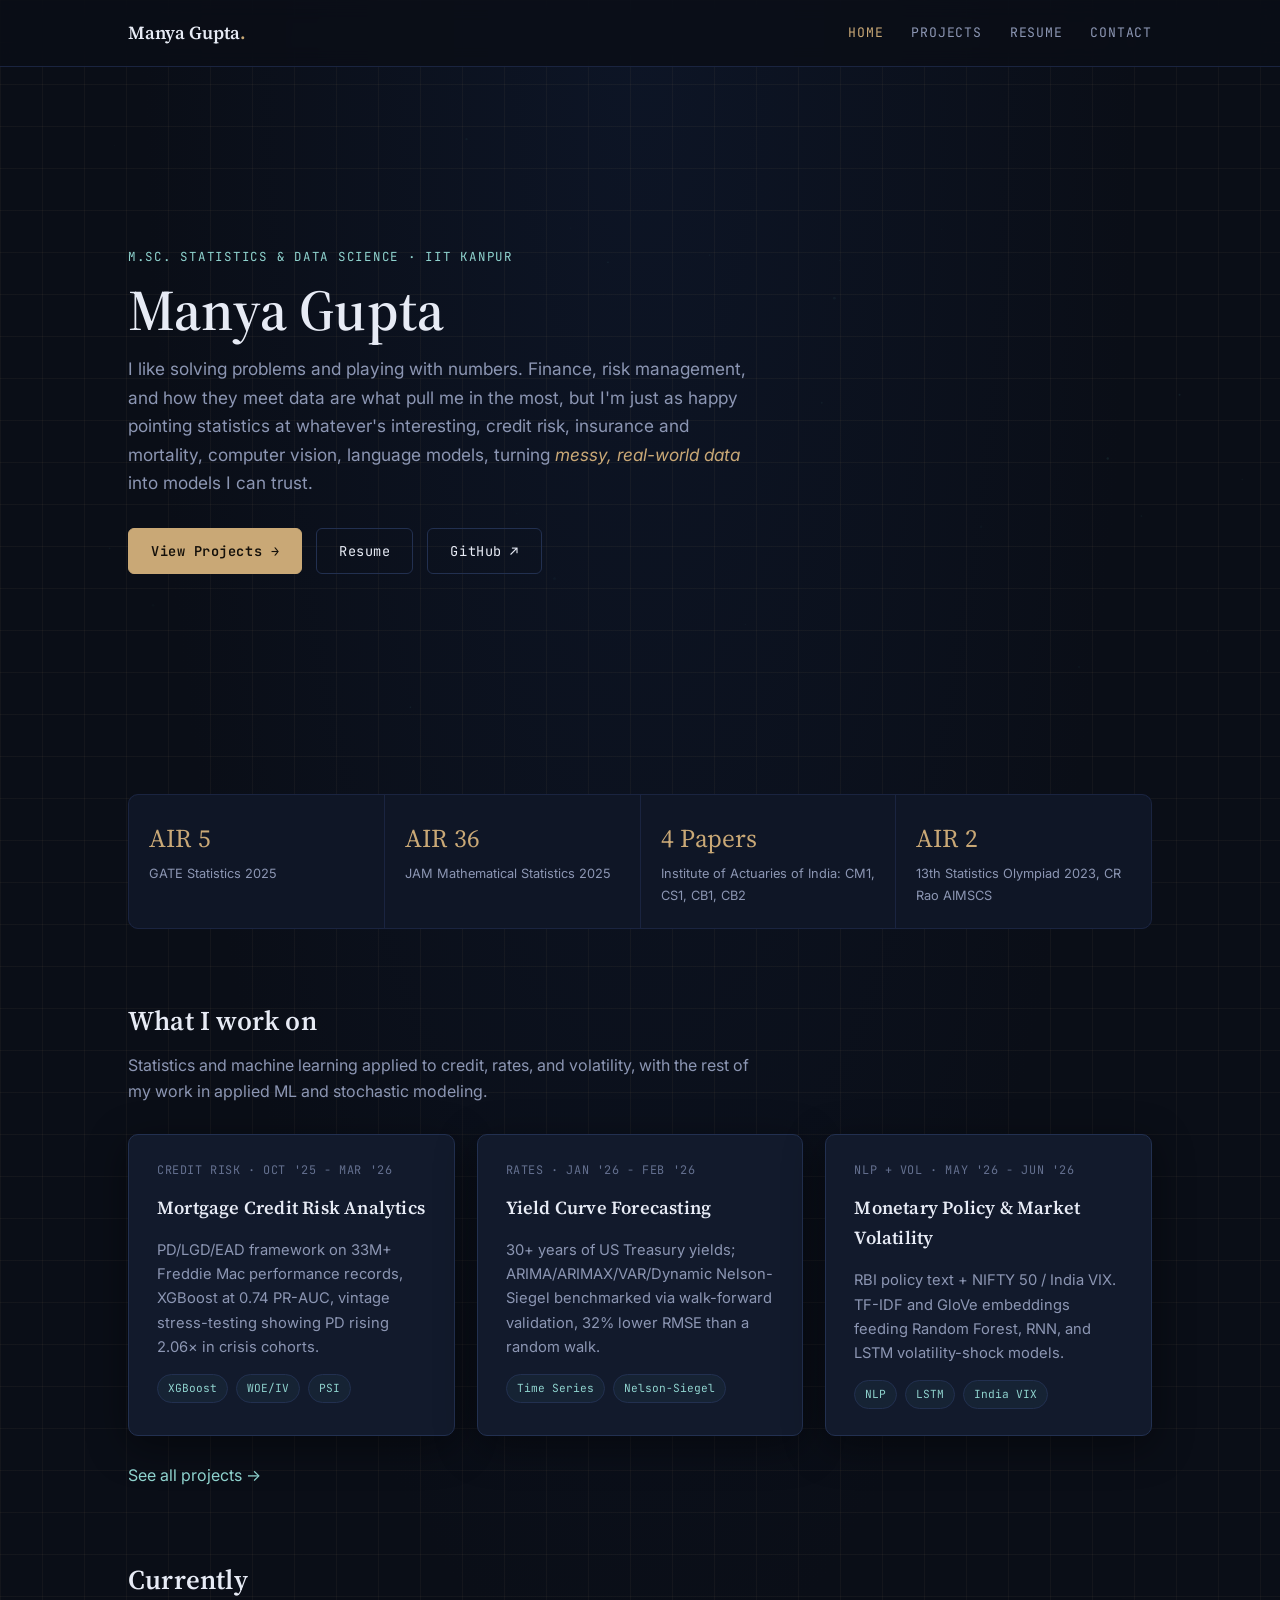
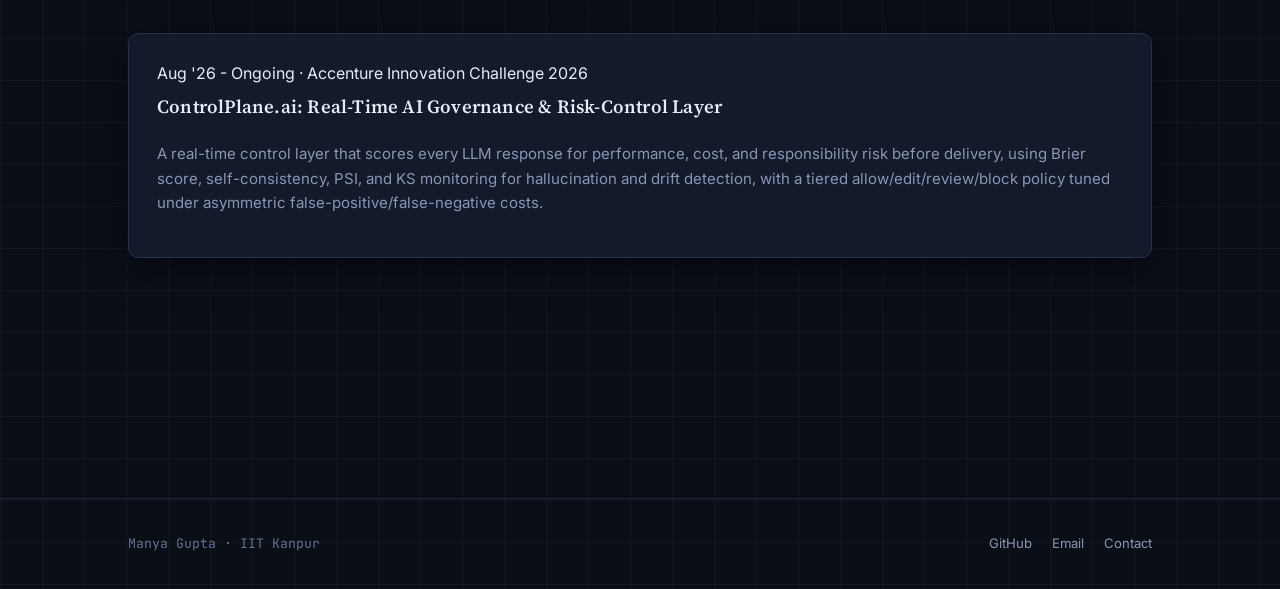
==== commit feb2b5fb: "update the website" ====
--- a/index.html
+++ b/index.html
@@ -50,7 +50,7 @@
     <div class="stat-cell"><span class="num">AIR 5</span><span class="label">GATE Statistics 2025</span></div>
     <div class="stat-cell"><span class="num">AIR 36</span><span class="label">JAM Mathematical Statistics 2025</span></div>
     <div class="stat-cell"><span class="num">4 Papers</span><span class="label">Institute of Actuaries of India: CM1, CS1, CB1, CB2</span></div>
-    <div class="stat-cell"><span class="num">Gold Medal</span><span class="label">Highest CPI, B.Sc. Statistics (Hons.)</span></div>
+    <div class="stat-cell"><span class="num">AIR 2</span><span class="label">13th Statistics Olympiad 2023, CR Rao AIMSCS</span></div>
   </div>
 
   <section>
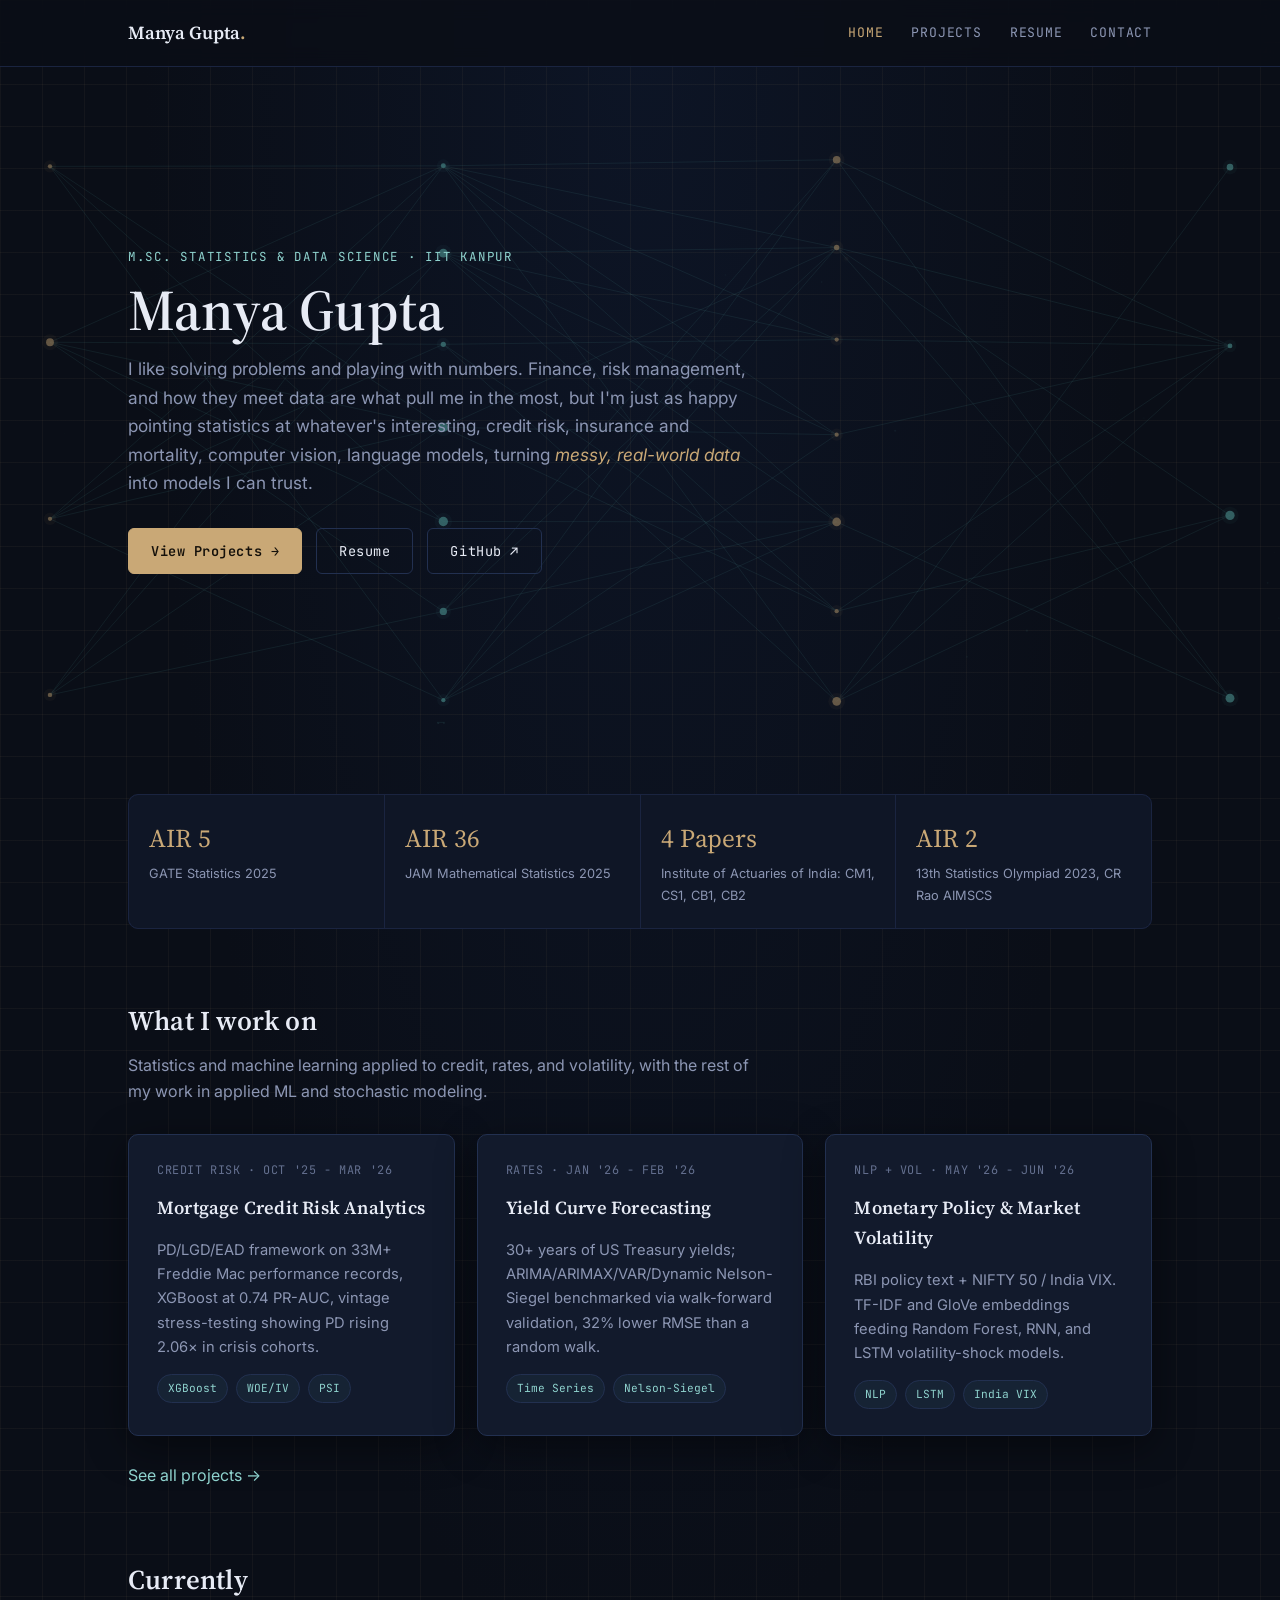
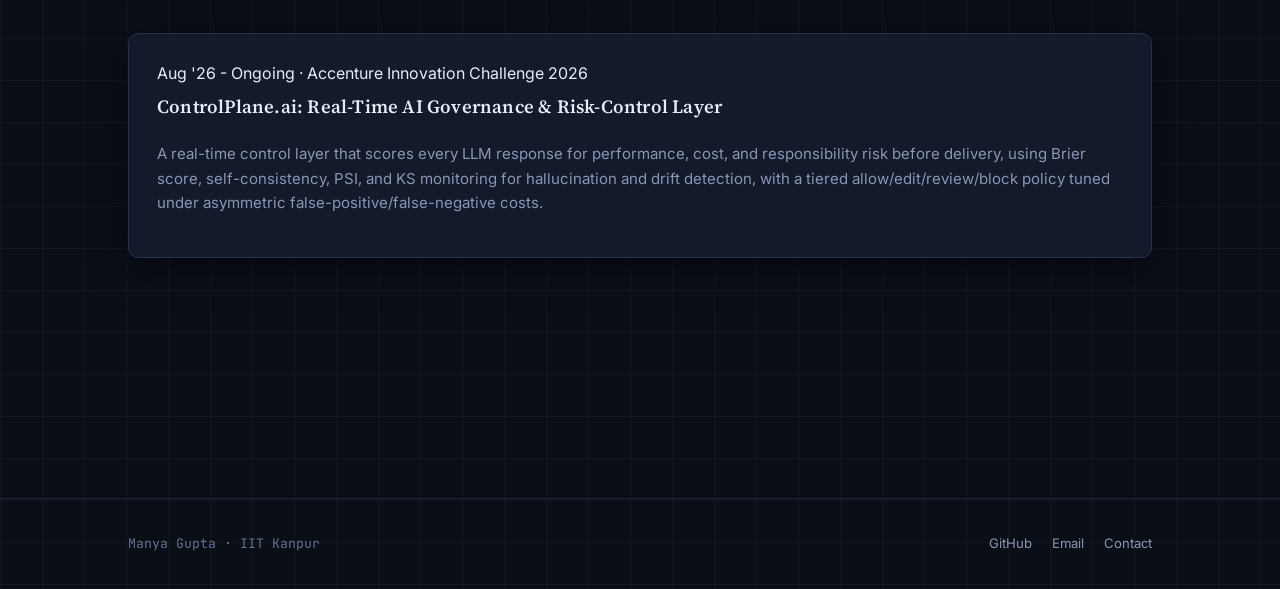
==== commit 9396a4ca: "update the website" ====
--- a/index.html
+++ b/index.html
@@ -25,7 +25,7 @@
 </header>
 
 <section class="hero">
-  <canvas class="hero-canvas" data-process="walk"></canvas>
+  <canvas class="hero-canvas" data-process="neural"></canvas>
   <div class="page-wrap hero-content">
     <span class="eyebrow">M.Sc. Statistics &amp; Data Science · IIT Kanpur</span>
     <h1>Manya Gupta</h1>
--- a/assets/style.css
+++ b/assets/style.css
@@ -367,12 +367,25 @@
   margin-top: 20px;
 }
 .contact-card {
+  display: block;
   background: var(--panel);
   border: 1px solid var(--border);
   border-radius: var(--radius);
   padding: 28px;
   text-align: left;
-}
+  text-decoration: none;
+  color: var(--text);
+  cursor: pointer;
+  transition: border-color 0.2s ease, transform 0.2s ease, background 0.2s ease;
+}
+a.contact-card:hover {
+  border-color: var(--teal);
+  transform: translateY(-3px);
+  background: var(--panel-2);
+  text-decoration: none;
+}
+.contact-card.contact-card-static { cursor: default; }
+.contact-card.contact-card-static:hover { transform: none; border-color: var(--border); }
 .contact-card .icon {
   font-family: var(--serif);
   font-size: 1.6rem;
@@ -380,8 +393,14 @@
   margin-bottom: 10px;
   display: block;
 }
-.contact-card h3 { margin: 0 0 6px; font-size: 1.05rem; }
-.contact-card a { font-size: 0.95rem; word-break: break-word; }
+.contact-card h3 { margin: 0 0 6px; font-size: 1.05rem; color: var(--text); }
+.contact-card .contact-value {
+  display: block;
+  font-size: 0.95rem;
+  word-break: break-word;
+  color: var(--teal-soft);
+}
+a.contact-card:hover .contact-value { color: var(--teal); text-decoration: underline; text-underline-offset: 3px; }
 
 /* ---------- footer ---------- */
 footer {
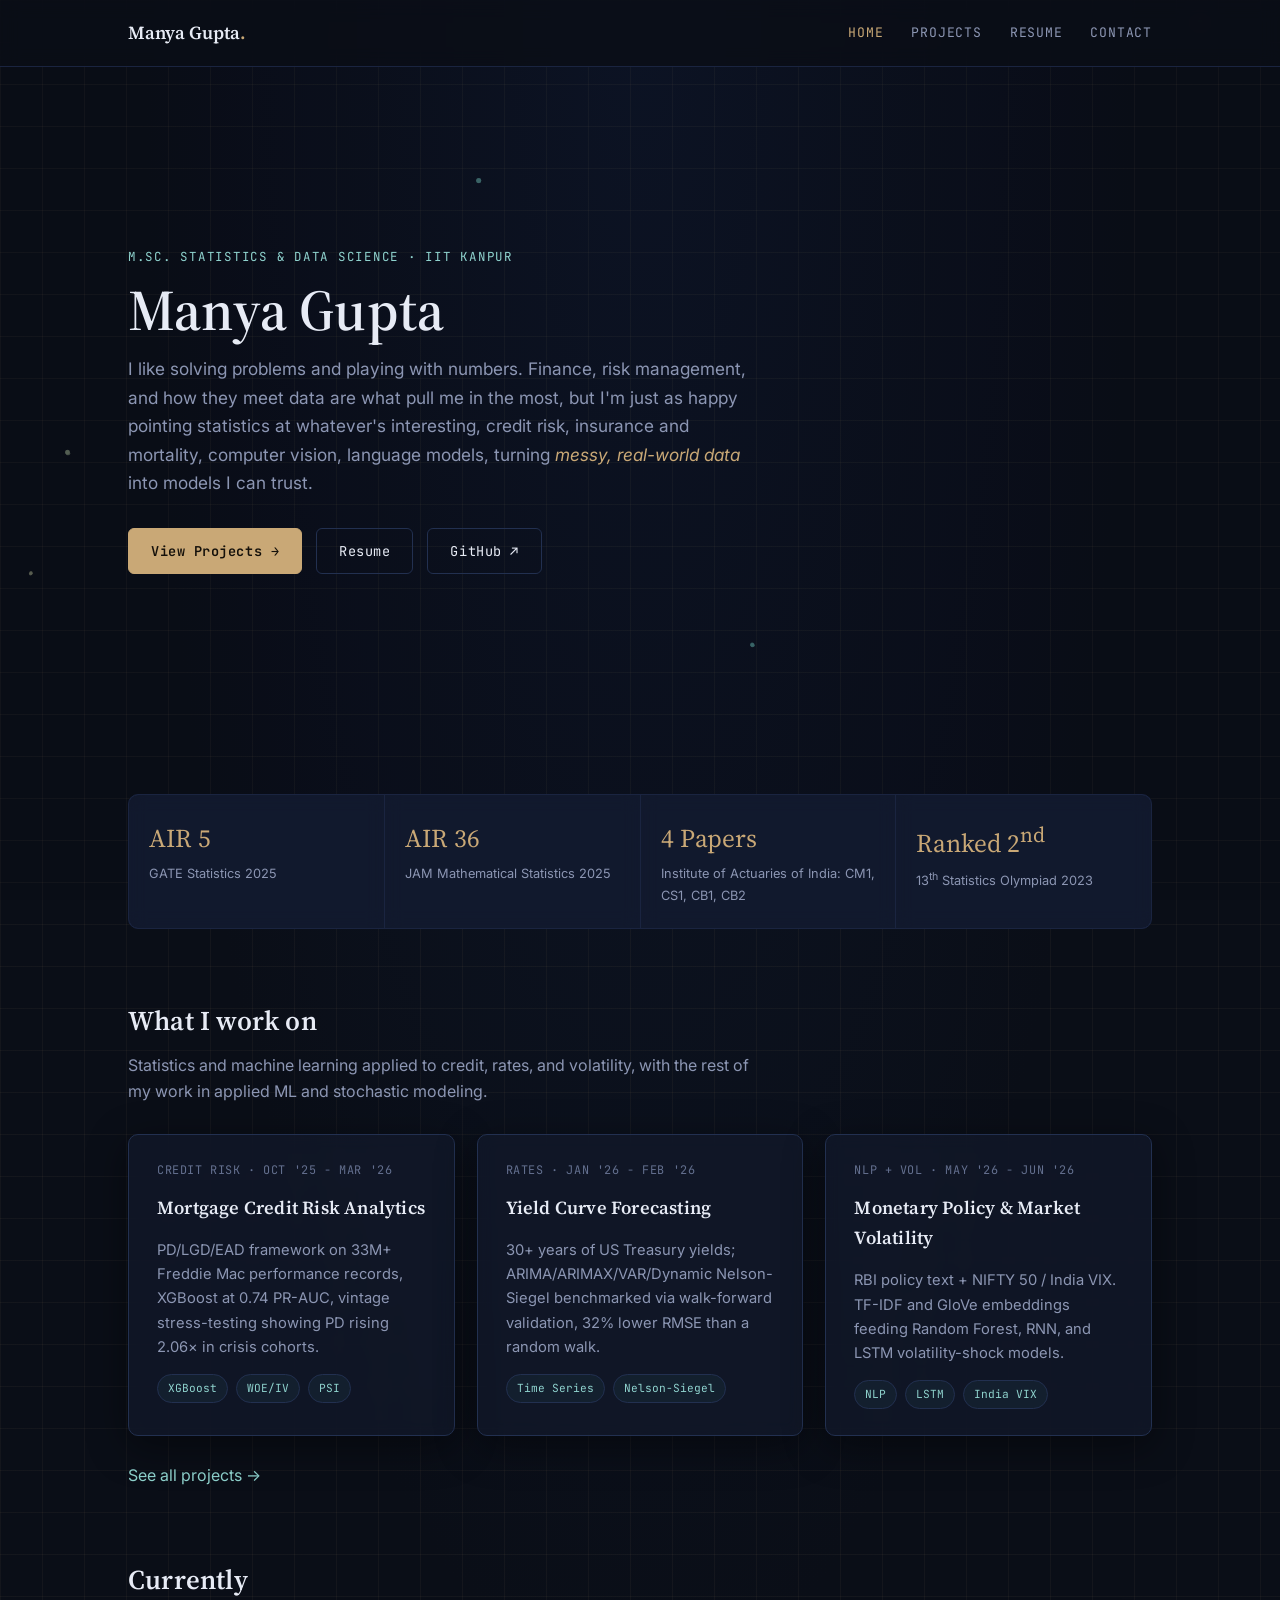
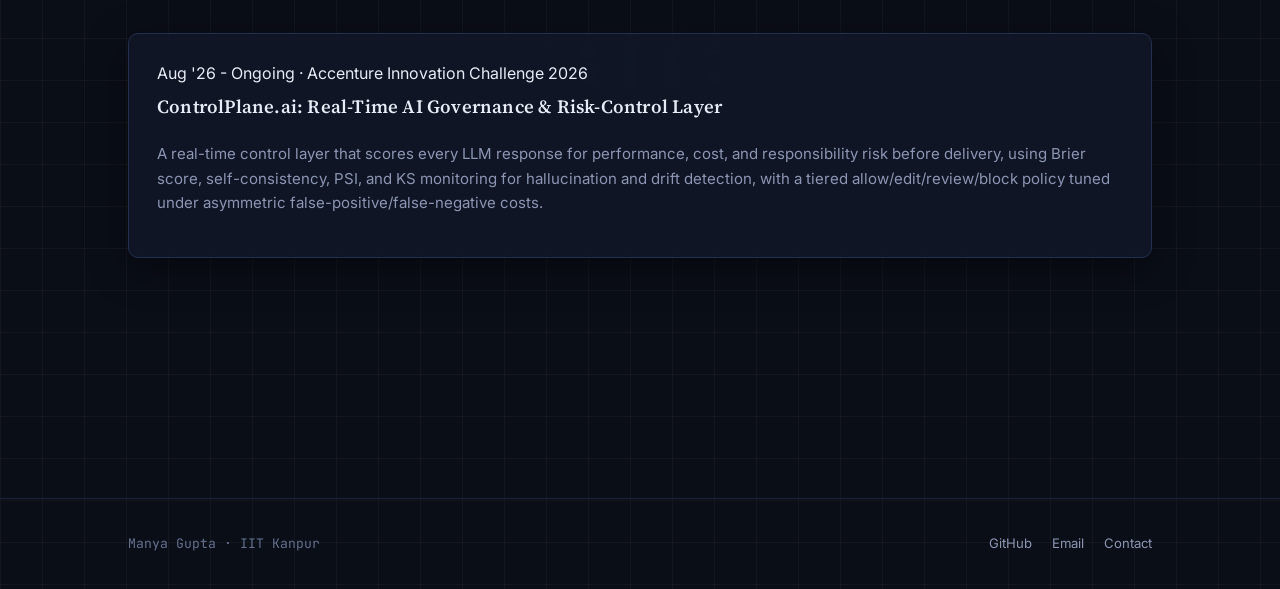
==== commit 9acbe180: "update the website" ====
--- a/index.html
+++ b/index.html
@@ -11,6 +11,7 @@
 <link rel="stylesheet" href="assets/style.css" />
 </head>
 <body>
+<canvas id="site-canvas" data-process="walk"></canvas>
 
 <header class="site-nav">
   <div class="nav-inner">
@@ -25,7 +26,6 @@
 </header>
 
 <section class="hero">
-  <canvas class="hero-canvas" data-process="neural"></canvas>
   <div class="page-wrap hero-content">
     <span class="eyebrow">M.Sc. Statistics &amp; Data Science · IIT Kanpur</span>
     <h1>Manya Gupta</h1>
@@ -50,7 +50,7 @@
     <div class="stat-cell"><span class="num">AIR 5</span><span class="label">GATE Statistics 2025</span></div>
     <div class="stat-cell"><span class="num">AIR 36</span><span class="label">JAM Mathematical Statistics 2025</span></div>
     <div class="stat-cell"><span class="num">4 Papers</span><span class="label">Institute of Actuaries of India: CM1, CS1, CB1, CB2</span></div>
-    <div class="stat-cell"><span class="num">AIR 2</span><span class="label">13th Statistics Olympiad 2023, CR Rao AIMSCS</span></div>
+    <div class="stat-cell"><span class="num">Ranked 2<sup>nd</sup></span><span class="label">13<sup>th</sup> Statistics Olympiad 2023</span></div>
   </div>
 
   <section>
--- a/assets/style.css
+++ b/assets/style.css
@@ -123,15 +123,18 @@
 .hero.hero-sub {
   padding: 64px 0 44px;
 }
-.hero canvas.hero-canvas {
-  position: absolute;
+.hero-content { position: relative; z-index: 2; }
+
+/* ---------- persistent full-page animated backdrop ---------- */
+#site-canvas {
+  position: fixed;
   inset: 0;
-  width: 100%;
-  height: 100%;
-  opacity: 0.55;
+  width: 100vw;
+  height: 100vh;
+  z-index: 0;
+  opacity: 0.5;
   pointer-events: none;
 }
-.hero-content { position: relative; z-index: 2; }
 
 .hero h1 {
   font-size: clamp(2.4rem, 5vw, 3.6rem);
@@ -182,7 +185,9 @@
   margin: 50px 0;
 }
 .stat-cell {
-  background: var(--panel-2);
+  background: rgba(15, 22, 38, 0.72);
+  backdrop-filter: blur(8px);
+  -webkit-backdrop-filter: blur(8px);
   padding: 22px 20px;
   text-align: left;
 }
@@ -207,7 +212,9 @@
 
 /* ---------- cards ---------- */
 .card {
-  background: var(--panel);
+  background: rgba(18, 26, 44, 0.72);
+  backdrop-filter: blur(8px);
+  -webkit-backdrop-filter: blur(8px);
   border: 1px solid var(--border);
   border-radius: var(--radius);
   padding: 26px 28px;
@@ -368,7 +375,9 @@
 }
 .contact-card {
   display: block;
-  background: var(--panel);
+  background: rgba(18, 26, 44, 0.72);
+  backdrop-filter: blur(8px);
+  -webkit-backdrop-filter: blur(8px);
   border: 1px solid var(--border);
   border-radius: var(--radius);
   padding: 28px;
@@ -381,7 +390,7 @@
 a.contact-card:hover {
   border-color: var(--teal);
   transform: translateY(-3px);
-  background: var(--panel-2);
+  background: rgba(15, 22, 38, 0.82);
   text-decoration: none;
 }
 .contact-card.contact-card-static { cursor: default; }
